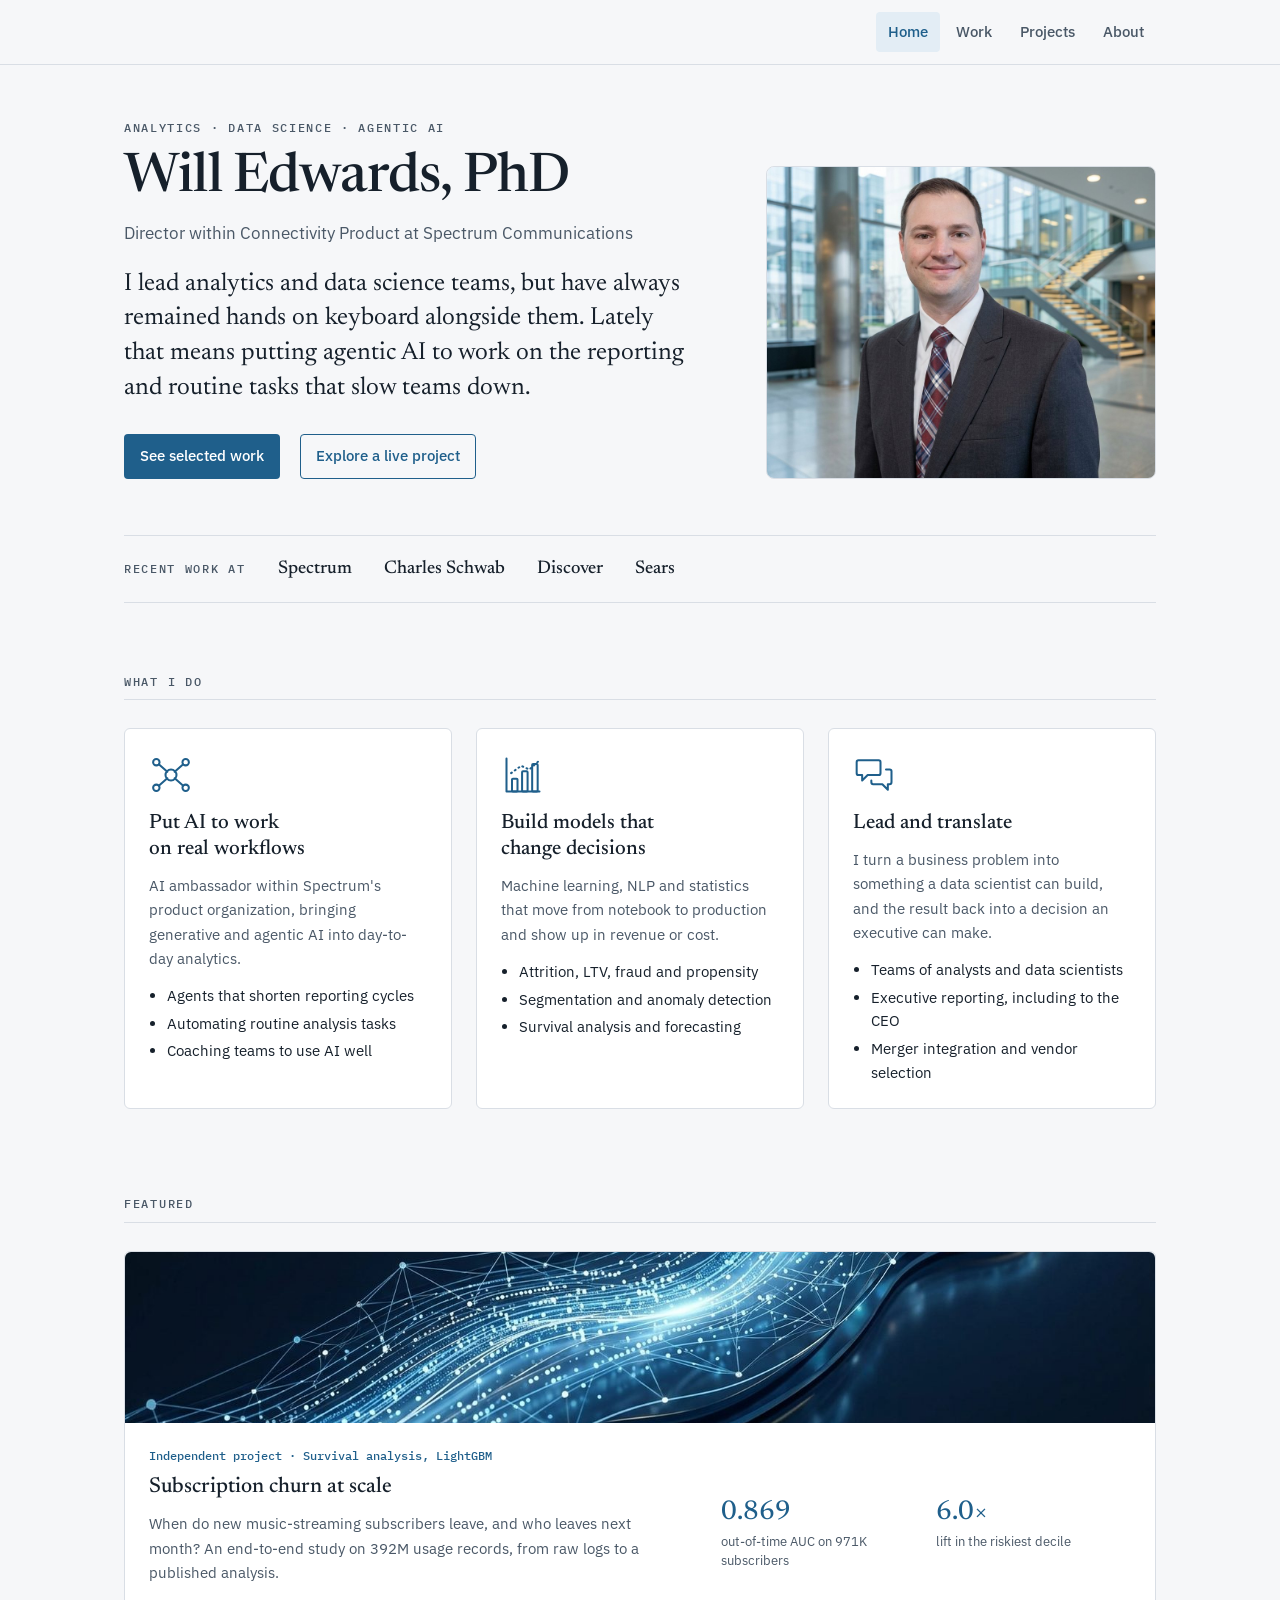
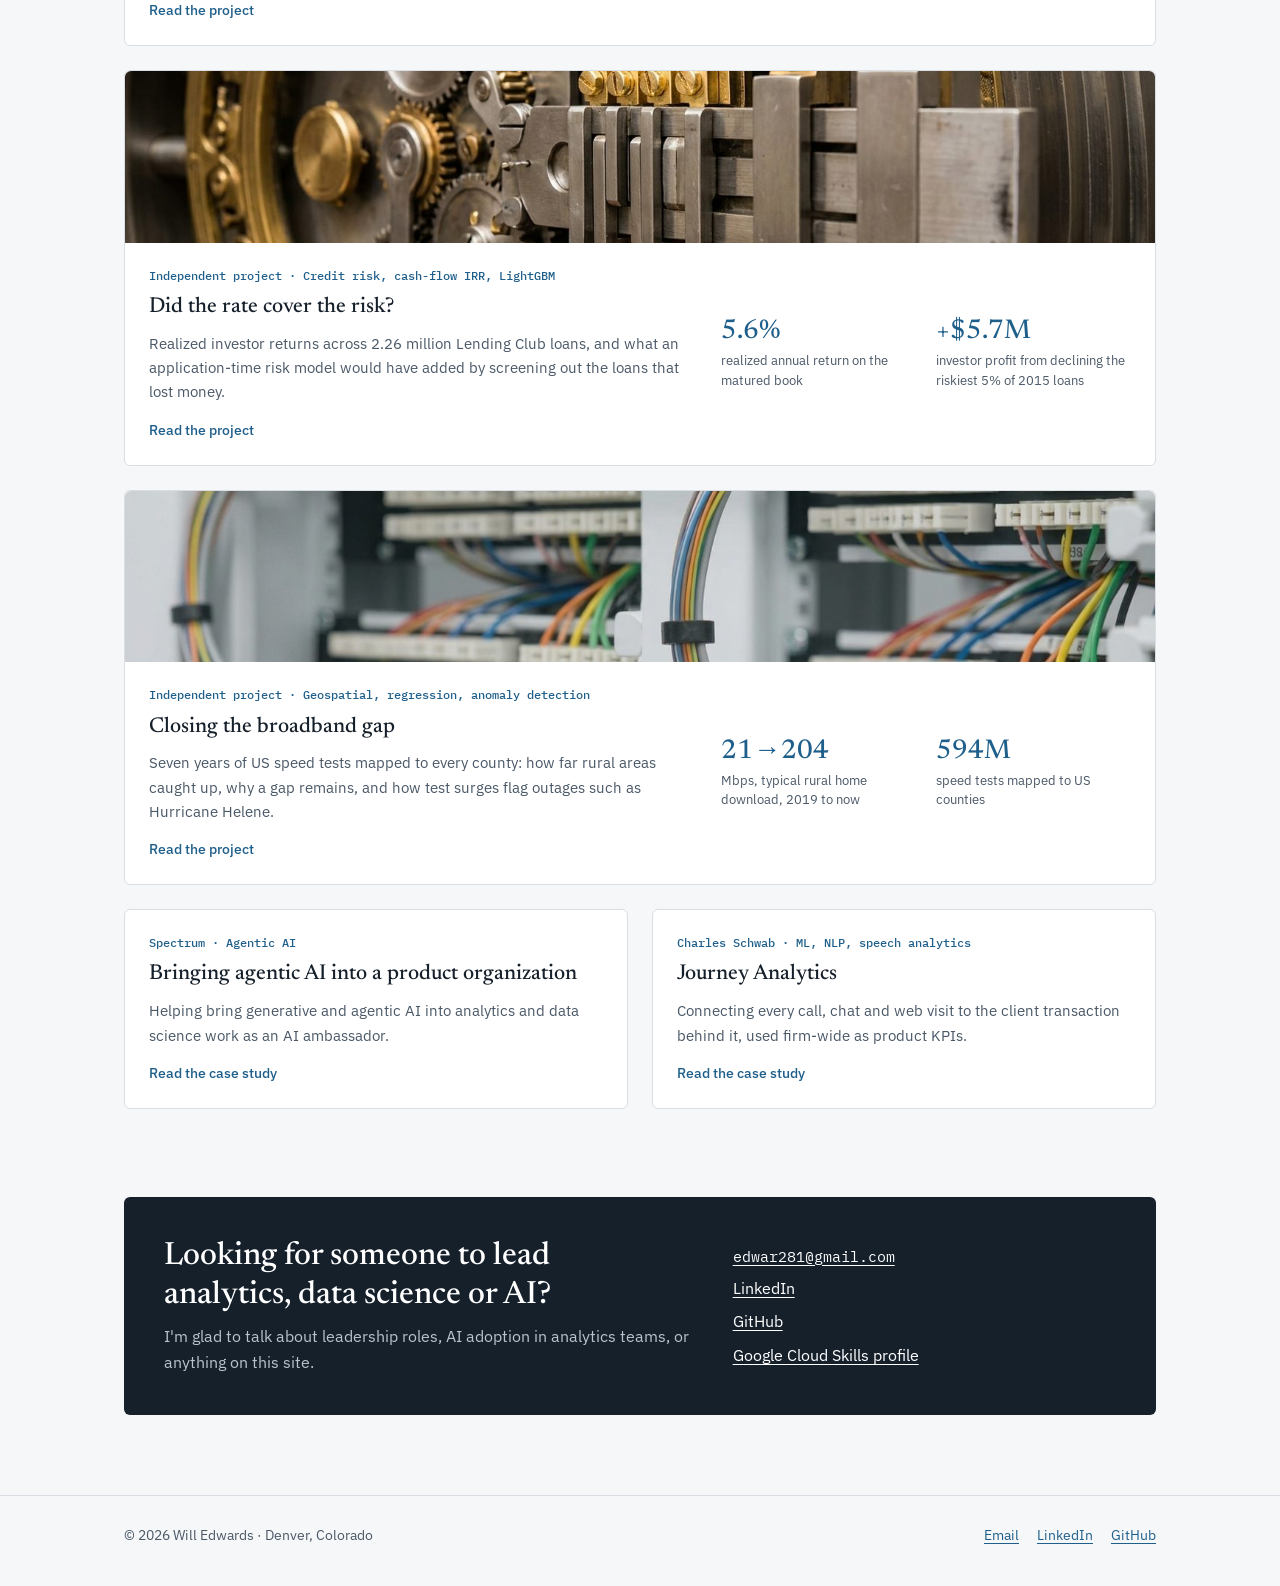
==== index.html @ 4fdac795 "Wrap text beside images in Journey Analytics and merger case studies Co-Authored-By: Claude Sonnet 5" ====
<!doctype html>
<html lang="en">
<head>
<meta charset="utf-8">
<meta name="viewport" content="width=device-width, initial-scale=1">
<title>Will Edwards, PhD | Analytics, Data Science & AI</title>
<meta name="description" content="Will Edwards leads analytics and data science teams and puts agentic AI to work on reporting and routine analysis.">
<meta property="og:title" content="Will Edwards, PhD | Analytics, Data Science & AI">
<meta property="og:description" content="Will Edwards leads analytics and data science teams and puts agentic AI to work on reporting and routine analysis.">
<meta property="og:type" content="website">
<link rel="icon" href="assets/favicon.svg" type="image/svg+xml">
<link rel="preconnect" href="https://fonts.googleapis.com">
<link rel="preconnect" href="https://fonts.gstatic.com" crossorigin>
<link rel="stylesheet" href="https://fonts.googleapis.com/css2?family=Newsreader:opsz,wght@6..72,400;6..72,500&family=IBM+Plex+Sans:wght@400;500;600&family=IBM+Plex+Mono:wght@400;500&display=swap">
<link rel="stylesheet" href="assets/site.css?v=27ed1b46">
</head>
<body>
<a class="skip" href="#main">Skip to content</a>
<header class="site-head">
  <div class="container">
    <span></span>
    <nav aria-label="Main">
      <ul class="nav">
        <li><a href="index.html" aria-current="page">Home</a></li>
        <li><a href="work.html">Work</a></li>
        <li><a href="projects.html">Projects</a></li>
        <li><a href="about.html">About</a></li>
      </ul>
    </nav>
  </div>
</header>
<main id="main" class="container">
<section class="hero">
  <div>
    <p class="eyebrow">Analytics &middot; Data science &middot; Agentic AI</p>
    <h1>Will Edwards, PhD
      <small>Director within Connectivity Product at Spectrum Communications</small>
    </h1>
    <p class="lead">I lead analytics and data science teams, but have always remained hands on keyboard alongside them. Lately that means putting agentic AI to work on the reporting and routine tasks that slow teams down.</p>
    <p class="actions">
      <a class="btn" href="work.html">See selected work</a>
      <a class="btn ghost" href="projects.html">Explore a live project</a>
    </p>
  </div>
  <figure class="portrait"><img src="assets/headshot.jpg" width="960" height="768" alt="Will Edwards"></figure>
</section>

<div class="employers" aria-label="Recent employers">
  <p class="eyebrow">Recent work at</p>
  <span>Spectrum</span><span>Charles Schwab</span><span>Discover</span><span>Sears</span>
</div>

<section aria-labelledby="what-title">
  <h2 class="section-title" id="what-title">What I do</h2>
  <div class="pillars">
    <article class="pillar">
      <svg class="ico" viewBox="0 0 48 48" width="44" height="44" fill="none" stroke="currentColor" stroke-width="2.2" stroke-linecap="round" stroke-linejoin="round" aria-hidden="true"><circle cx="24" cy="24" r="6"/><circle cx="8" cy="10" r="3.5"/><circle cx="40" cy="10" r="3.5"/><circle cx="8" cy="38" r="3.5"/><circle cx="40" cy="38" r="3.5"/><path d="M11 12.5l9 8M37 12.5l-9 8M11 35.5l9-8M37 35.5l-9-8"/></svg>
      <h3>Put AI to work on real workflows</h3>
      <p>AI ambassador within Spectrum's product organization, bringing generative and agentic AI into day-to-day analytics.</p>
      <ul><li>Agents that shorten reporting cycles</li><li>Automating routine analysis tasks</li><li>Coaching teams to use AI well</li></ul>
    </article>
    <article class="pillar">
      <svg class="ico" viewBox="0 0 48 48" width="44" height="44" fill="none" stroke="currentColor" stroke-width="2.2" stroke-linecap="round" stroke-linejoin="round" aria-hidden="true"><path d="M6 6v36h36"/><rect x="12" y="28" width="6" height="14" rx="1"/><rect x="23" y="20" width="6" height="22" rx="1"/><rect x="34" y="12" width="6" height="30" rx="1"/><path d="M11 22l11-8 9 4 11-10" stroke-dasharray="1 4"/></svg>
      <h3>Build models that change decisions</h3>
      <p>Machine learning, NLP and statistics that move from notebook to production and show up in revenue or cost.</p>
      <ul><li>Attrition, LTV, fraud and propensity</li><li>Segmentation and anomaly detection</li><li>Survival analysis and forecasting</li></ul>
    </article>
    <article class="pillar">
      <svg class="ico" viewBox="0 0 48 48" width="44" height="44" fill="none" stroke="currentColor" stroke-width="2.2" stroke-linecap="round" stroke-linejoin="round" aria-hidden="true"><path d="M6 8h22a2 2 0 012 2v12a2 2 0 01-2 2H16l-6 6v-6H6a2 2 0 01-2-2V10a2 2 0 012-2z"/><path d="M20 30v2a2 2 0 002 2h10l6 6v-6h2a2 2 0 002-2V20a2 2 0 00-2-2h-4"/></svg>
      <h3>Lead and translate</h3>
      <p>I turn a business problem into something a data scientist can build, and the result back into a decision an executive can make.</p>
      <ul><li>Teams of analysts and data scientists</li><li>Executive reporting, including to the CEO</li><li>Merger integration and vendor selection</li></ul>
    </article>
  </div>
</section>

<section aria-labelledby="featured-title">
  <h2 class="section-title" id="featured-title">Featured</h2>
  <div class="cards">
    <a class="card feature" href="projects.html#kkbox-churn">
      <img class="card-img" src="assets/proj-kkbox.jpg" width="1400" height="280" alt="">
      <div class="body">
        <span class="meta">Independent project &middot; Survival analysis, LightGBM</span>
        <h3>Subscription churn at scale</h3>
        <p>When do new music-streaming subscribers leave, and who leaves next month? An end-to-end study on 392M usage records, from raw logs to a published analysis.</p>
        <span class="more">Read the project</span>
      </div>
      <dl class="kpis" style="grid-template-columns:repeat(2,minmax(0,1fr))">
        <div><dt>0.869</dt><dd>out-of-time AUC on 971K subscribers</dd></div>
        <div><dt>6.0&times;</dt><dd>lift in the riskiest decile</dd></div>
      </dl>
    </a>
    <a class="card feature" href="projects.html#lending-club-credit">
      <img class="card-img" src="assets/proj-lending.jpg" width="1400" height="280" alt="">
      <div class="body">
        <span class="meta">Independent project &middot; Credit risk, cash-flow IRR, LightGBM</span>
        <h3>Did the rate cover the risk?</h3>
        <p>Realized investor returns across 2.26 million Lending Club loans, and what an application-time risk model would have added by screening out the loans that lost money.</p>
        <span class="more">Read the project</span>
      </div>
      <dl class="kpis" style="grid-template-columns:repeat(2,minmax(0,1fr))">
        <div><dt>5.6%</dt><dd>realized annual return on the matured book</dd></div>
        <div><dt>+$5.7M</dt><dd>investor profit from declining the riskiest 5% of 2015 loans</dd></div>
      </dl>
    </a>
    <a class="card feature" href="projects.html#ookla-broadband">
      <img class="card-img" src="assets/proj-broadband.jpg" width="1400" height="280" alt="">
      <div class="body">
        <span class="meta">Independent project &middot; Geospatial, regression, anomaly detection</span>
        <h3>Closing the broadband gap</h3>
        <p>Seven years of US speed tests mapped to every county: how far rural areas caught up, why a gap remains, and how test surges flag outages such as Hurricane Helene.</p>
        <span class="more">Read the project</span>
      </div>
      <dl class="kpis" style="grid-template-columns:repeat(2,minmax(0,1fr))">
        <div><dt>21&rarr;204</dt><dd>Mbps, typical rural home download, 2019 to now</dd></div>
        <div><dt>594M</dt><dd>speed tests mapped to US counties</dd></div>
      </dl>
    </a>
    <a class="card" href="work.html#ai-transformation">
      <span class="meta">Spectrum &middot; Agentic AI</span>
      <h3>Bringing agentic AI into a product organization</h3>
      <p>Helping bring generative and agentic AI into analytics and data science work as an AI ambassador.</p>
      <span class="more">Read the case study</span>
    </a>
    <a class="card" href="work.html#journey-analytics">
      <span class="meta">Charles Schwab &middot; ML, NLP, speech analytics</span>
      <h3>Journey Analytics</h3>
      <p>Connecting every call, chat and web visit to the client transaction behind it, used firm-wide as product KPIs.</p>
      <span class="more">Read the case study</span>
    </a>
  </div>
</section>

<section class="contact" aria-labelledby="contact-title">
  <div>
    <h2 id="contact-title">Looking for someone to lead analytics, data science or AI?</h2>
    <p>I'm glad to talk about leadership roles, AI adoption in analytics teams, or anything on this site.</p>
  </div>
  <ul>
    <li class="email"><a href="mailto:edwar281@gmail.com">edwar281@gmail.com</a></li>
    <li><a href="https://www.linkedin.com/in/williamaedwards" rel="noopener">LinkedIn</a></li>
    <li><a href="https://github.com/edwar281" rel="noopener">GitHub</a></li>
    <li><a href="https://www.cloudskillsboost.google/public_profiles/9ac31947-fc91-422f-a510-274ea5ed46ab" rel="noopener">Google Cloud Skills profile</a></li>
  </ul>
</section>
</main>
<footer class="site-foot">
  <div class="container">
    <span>&copy; 2026 Will Edwards &middot; Denver, Colorado</span>
    <ul>
      <li><a href="mailto:edwar281@gmail.com">Email</a></li>
      <li><a href="https://www.linkedin.com/in/williamaedwards" rel="noopener">LinkedIn</a></li>
      <li><a href="https://github.com/edwar281" rel="noopener">GitHub</a></li>
    </ul>
  </div>
</footer>
</body>
</html>
---- assets/site.css ----
/* Will Edwards portfolio. Light mode only, shared across every page. */
:root {
  --paper: #f6f7f9;
  --surface: #ffffff;
  --ink: #16202b;
  --ink-soft: #4a5867;
  --rule: #d9dee5;
  --accent: #1f5f8b;
  --accent-ink: #164a6d;
  --accent-soft: #e3edf5;
  --f-display: "Newsreader", Georgia, "Times New Roman", serif;
  --f-body: "IBM Plex Sans", system-ui, -apple-system, "Segoe UI", sans-serif;
  --f-mono: "IBM Plex Mono", ui-monospace, "SFMono-Regular", Menlo, monospace;
  color-scheme: light;
}

* { box-sizing: border-box; }
html { scroll-padding-top: 80px; }
body { margin: 0; background: var(--paper); color: var(--ink); font: 400 16px/1.6 var(--f-body); -webkit-font-smoothing: antialiased; }
img { max-width: 100%; }
a { color: var(--accent); text-underline-offset: 3px; }
a:hover { color: var(--accent-ink); }
a:focus-visible, button:focus-visible { outline: 2px solid var(--accent); outline-offset: 3px; border-radius: 3px; }
p { margin: 0; }
.skip { position: absolute; left: -9999px; }
.skip:focus { left: 16px; top: 12px; background: var(--surface); padding: 8px 12px; z-index: 10; }

.container { max-width: 1080px; margin: 0 auto; padding-inline: 24px; }

/* Site header */
.site-head { position: sticky; top: 0; z-index: 5; background: rgba(246, 247, 249, .92); backdrop-filter: blur(8px); border-bottom: 1px solid var(--rule); }
.site-head .container { display: flex; align-items: center; justify-content: space-between; gap: 16px; min-height: 64px; flex-wrap: wrap; }
.brand { font: 500 1.25rem/1 var(--f-display); color: var(--ink); text-decoration: none; letter-spacing: -0.005em; }
.nav { display: flex; gap: 4px; list-style: none; margin: 0; padding: 0; flex-wrap: wrap; }
.nav a { display: block; padding: 8px 12px; border-radius: 4px; color: var(--ink-soft); text-decoration: none; font-size: 0.93rem; font-weight: 500; }
.nav a:hover { color: var(--ink); background: var(--accent-soft); }
.nav a[aria-current="page"] { color: var(--accent); background: var(--accent-soft); }

/* Shared type */
main { padding-block: 56px 80px; }
main > section + section { margin-top: 88px; }
.eyebrow { font: 500 0.75rem/1.2 var(--f-mono); text-transform: uppercase; letter-spacing: 0.14em; color: var(--ink-soft); margin: 0 0 14px; }
h1, h2, h3 { margin: 0; font-weight: 500; text-wrap: balance; }
h1 { font: 500 clamp(2.2rem, 5vw, 3.4rem)/1.08 var(--f-display); letter-spacing: -0.015em; }
.section-title { font: 500 0.78rem/1 var(--f-mono); text-transform: uppercase; letter-spacing: 0.14em; color: var(--ink-soft); margin: 0 0 28px; padding-bottom: 12px; border-bottom: 1px solid var(--rule); }
.lead { font: 400 clamp(1.25rem, 2.4vw, 1.55rem)/1.4 var(--f-display); max-width: 40ch; }
.muted { color: var(--ink-soft); }
.measure { max-width: 64ch; }

.page-intro { display: grid; gap: 18px; margin-bottom: 64px; }
.page-intro p { max-width: 64ch; color: var(--ink-soft); font-size: 1.08rem; }

/* Home hero */
.hero { display: grid; grid-template-columns: minmax(0, 1.5fr) minmax(0, 1fr); gap: 56px; align-items: end; }
.hero h1 { margin-bottom: 22px; }
.hero h1 small { display: block; font: 400 1.05rem/1.4 var(--f-body); color: var(--ink-soft); margin-top: 14px; letter-spacing: 0; }
.hero .lead { margin-bottom: 28px; }
.portrait { margin: 0; justify-self: end; width: 100%; max-width: 440px; }
.banner { margin: -48px 0 40px; }
.banner img { display: block; width: 100%; height: auto; aspect-ratio: 5 / 1; object-fit: cover; border-radius: 8px; }
.portrait img { display: block; width: 100%; height: auto; border-radius: 8px; border: 1px solid var(--rule); }
.actions { display: flex; flex-wrap: wrap; align-items: center; gap: 12px 20px; margin: 0; }
.btn { display: inline-block; background: var(--accent); color: #fff; text-decoration: none; font-weight: 500; font-size: 0.94rem; padding: 10px 16px; border-radius: 4px; }
.btn:hover { background: var(--accent-ink); color: #fff; }
.btn.ghost { background: transparent; color: var(--accent); border: 1px solid var(--accent); padding: 9px 15px; }
.btn.ghost:hover { background: var(--accent-soft); color: var(--accent-ink); }

.figures { display: grid; gap: 0; margin: 0; background: var(--surface); border: 1px solid var(--rule); border-radius: 6px; }
.figures div { display: grid; gap: 2px; padding: 16px 20px; }
.figures div + div { border-top: 1px solid var(--rule); }
.figures dt { font: 500 1.7rem/1.1 var(--f-display); color: var(--accent); font-variant-numeric: tabular-nums; }
.figures dd { margin: 0; font-size: 0.87rem; color: var(--ink-soft); line-height: 1.45; }

.employers { display: flex; flex-wrap: wrap; gap: 10px 32px; align-items: baseline; padding: 22px 0; border-block: 1px solid var(--rule); margin-top: 56px; }
.employers .eyebrow { margin: 0; }
.employers + section { margin-top: 72px; }
.employers span { font: 500 1.15rem/1.2 var(--f-display); }

/* Capability pillars */
.pillars { display: grid; grid-template-columns: repeat(3, minmax(0, 1fr)); gap: 24px; }
.pillar { background: var(--surface); border: 1px solid var(--rule); border-radius: 6px; padding: 24px; display: grid; gap: 10px; align-content: start; }
.pillar .ico { color: var(--accent); margin-bottom: 4px; }
.pillar .num { font: 500 0.75rem/1 var(--f-mono); color: var(--accent); letter-spacing: 0.1em; }
.pillar h3 { font: 500 1.3rem/1.25 var(--f-display); }
.pillar p { font-size: 0.95rem; color: var(--ink-soft); }
.pillar ul { margin: 4px 0 0; padding-left: 18px; font-size: 0.92rem; display: grid; gap: 4px; }

/* Cards linking to work */
.cards { display: grid; grid-template-columns: repeat(2, minmax(0, 1fr)); gap: 24px; }
.card { display: grid; gap: 10px; align-content: start; background: var(--surface); border: 1px solid var(--rule); border-radius: 6px; padding: 24px; color: var(--ink); text-decoration: none; transition: border-color .15s; }
.card:hover { border-color: var(--accent); color: var(--ink); }
.card .meta { font: 500 0.76rem/1.4 var(--f-mono); color: var(--accent); }
.card h3 { font: 500 1.35rem/1.25 var(--f-display); }
.card p { font-size: 0.95rem; color: var(--ink-soft); }
.card .more { font-size: 0.9rem; font-weight: 500; color: var(--accent); margin-top: 4px; }
.card.feature { grid-column: 1 / -1; grid-template-columns: minmax(0, 1.3fr) minmax(0, 1fr); gap: 24px 40px; align-items: center; }
.card-img { grid-column: 1 / -1; display: block; width: calc(100% + 48px); max-width: none; margin: -24px -24px 0; height: auto; aspect-ratio: 6 / 1; object-fit: cover; border-radius: 6px 6px 0 0; }
.card.feature .body { display: grid; gap: 10px; }

/* Career thread */
.thread { background: var(--surface); border: 1px solid var(--rule); border-radius: 6px; padding: 28px; display: grid; gap: 18px; }
.thread h3 { font: 500 1.4rem/1.25 var(--f-display); }
.thread > p { color: var(--ink-soft); max-width: 64ch; }
.steps { list-style: none; margin: 8px 0 0; padding: 0; display: grid; grid-template-columns: repeat(4, minmax(0, 1fr)); position: relative; }
.steps::before { content: ""; position: absolute; left: 7px; right: 7px; top: 7px; height: 2px; background: var(--rule); }
.steps li { position: relative; padding: 28px 16px 0 0; display: grid; gap: 4px; min-width: 0; align-content: start; }
.steps li::before { content: ""; position: absolute; top: 0; left: 0; width: 16px; height: 16px; border-radius: 50%; background: var(--surface); border: 2px solid var(--accent); }
.steps li:last-child::before { background: var(--accent); }
.steps .yr { font: 500 0.78rem/1 var(--f-mono); color: var(--accent); }
.steps strong { font-weight: 600; font-size: 0.95rem; line-height: 1.3; }
.steps span { font-size: 0.86rem; color: var(--ink-soft); line-height: 1.45; }

/* Case studies */
.cases { display: grid; gap: 72px; }
.case { display: grid; gap: 18px; }
.case header { display: grid; gap: 8px; }
.case .meta { font: 500 0.78rem/1.4 var(--f-mono); color: var(--accent); }
.case h2, .case h3 { font: 500 clamp(1.6rem, 3vw, 2rem)/1.2 var(--f-display); letter-spacing: -0.005em; }
.diagram { margin: 4px 0; display: grid; gap: 8px; }
.diagram img { display: block; width: 100%; height: auto; border: 1px solid var(--rule); border-radius: 6px; background: #fff; }
.diagram figcaption { font-size: 0.85rem; color: var(--ink-soft); }
.case .lede { font-size: 1.08rem; max-width: 64ch; }
.case.has-fig { grid-template-columns: minmax(0, 1.15fr) minmax(0, 1fr); column-gap: 36px; grid-template-areas: "head head" "fig lede" "fig pao" "tags tags"; align-items: start; }
.case.has-fig > header { grid-area: head; }
.case.has-fig > .diagram { grid-area: fig; margin: 0; }
.case.has-fig > .lede { grid-area: lede; }
.case.has-fig > .pao { grid-area: pao; grid-template-columns: minmax(0, 1fr); gap: 16px; padding-top: 0; border-top: 0; }
.case.has-fig > .tags { grid-area: tags; }
.pao { display: grid; grid-template-columns: repeat(3, minmax(0, 1fr)); gap: 28px; margin: 0; padding-top: 18px; border-top: 1px solid var(--rule); }
.pao div { min-width: 0; }
.pao dt { font: 500 0.72rem/1 var(--f-mono); text-transform: uppercase; letter-spacing: 0.12em; color: var(--ink-soft); margin-bottom: 10px; }
.pao dd { margin: 0; font-size: 0.95rem; line-height: 1.6; }
.pao ul { margin: 0; padding-left: 18px; display: grid; gap: 4px; }
.tags { display: flex; flex-wrap: wrap; gap: 6px; margin: 0; padding: 0; list-style: none; }
.tags li { font: 400 0.76rem/1 var(--f-mono); border: 1px solid var(--rule); background: var(--surface); color: var(--ink-soft); padding: 6px 8px; border-radius: 3px; }

.case-img { display: block; width: calc(100% + 64px); max-width: none; margin: -32px -32px 4px; height: auto; aspect-ratio: 5 / 1; object-fit: cover; border-radius: 6px 6px 0 0; }
.panel { background: var(--surface); border: 1px solid var(--rule); border-radius: 6px; padding: 32px; }
.kpis { display: grid; grid-template-columns: repeat(4, minmax(0, 1fr)); gap: 20px; margin: 0; }
.kpis div { display: grid; gap: 4px; align-content: start; min-width: 0; }
.kpis dt { font: 500 1.7rem/1.1 var(--f-display); color: var(--accent); font-variant-numeric: tabular-nums; }
.kpis dd { margin: 0; font-size: 0.84rem; line-height: 1.45; color: var(--ink-soft); }

.next { border: 1px dashed var(--rule); border-radius: 6px; padding: 24px; color: var(--ink-soft); display: grid; gap: 6px; }
.next strong { color: var(--ink); font-weight: 600; }

/* About */
.about-grid { display: grid; grid-template-columns: minmax(0, 1.4fr) minmax(0, 1fr); gap: 56px; }
.about-grid .prose { display: grid; gap: 16px; font-size: 1.04rem; }
.about-grid .prose p:not(.lead) { color: var(--ink-soft); }
.facts { display: grid; gap: 18px; align-content: start; }
.facts h3 { font: 500 0.75rem/1 var(--f-mono); text-transform: uppercase; letter-spacing: 0.12em; color: var(--ink-soft); margin-bottom: 8px; }
.facts ul { list-style: none; margin: 0; padding: 0; display: grid; gap: 6px; }

.roles { list-style: none; margin: 0; padding: 0; display: grid; }
.roles li { display: grid; grid-template-columns: 170px minmax(0, 1fr); gap: 24px; padding: 18px 0; border-bottom: 1px solid var(--rule); }
.roles .when { font: 400 0.84rem/1.6 var(--f-mono); color: var(--ink-soft); font-variant-numeric: tabular-nums; }
.roles strong { font-weight: 600; }
.roles .org { display: block; color: var(--accent); font-size: 0.93rem; font-weight: 500; }
.roles p { color: var(--ink-soft); font-size: 0.93rem; margin-top: 6px; max-width: 70ch; }

.kit { display: grid; grid-template-columns: repeat(2, minmax(0, 1fr)); gap: 28px 40px; }
.kit h3 { font: 600 0.95rem/1.3 var(--f-body); margin: 0 0 10px; }

.edu { display: grid; grid-template-columns: repeat(2, minmax(0, 1fr)); gap: 28px 40px; }
.edu p + p { margin-top: 12px; }
.pub { font-family: var(--f-display); font-style: italic; font-size: 1.1rem; }

/* Contact band and footer */
.contact { background: var(--ink); color: #e9eef3; border-radius: 6px; padding: 40px; display: grid; grid-template-columns: minmax(0, 1.4fr) minmax(0, 1fr); gap: 32px; align-items: center; }
.contact h2 { font: 500 clamp(1.5rem, 3vw, 2rem)/1.2 var(--f-display); color: #fff; }
.contact p { color: #b8c3cf; margin-top: 10px; }
.contact ul { list-style: none; margin: 0; padding: 0; display: grid; gap: 8px; }
.contact a { color: #fff; }
.contact .email { font-family: var(--f-mono); font-size: 0.95rem; user-select: all; }

.site-foot { border-top: 1px solid var(--rule); padding-block: 28px 40px; font-size: 0.86rem; color: var(--ink-soft); }
.site-foot .container { display: flex; justify-content: space-between; gap: 12px 24px; flex-wrap: wrap; }
.site-foot ul { display: flex; gap: 18px; list-style: none; margin: 0; padding: 0; flex-wrap: wrap; }

@media (max-width: 900px) {
  .hero, .about-grid, .contact, .card.feature { grid-template-columns: minmax(0, 1fr); gap: 32px; }
  .portrait { justify-self: start; max-width: 440px; }
  .pillars { grid-template-columns: minmax(0, 1fr); }
  .kpis { grid-template-columns: repeat(2, minmax(0, 1fr)); }
  .figures { grid-template-columns: repeat(2, minmax(0, 1fr)); }
  .figures div + div { border-top: 0; }
  .figures div:nth-child(n+3) { border-top: 1px solid var(--rule); }
  .figures div:nth-child(even) { border-left: 1px solid var(--rule); }
}
@media (max-width: 680px) {
  .container { padding-inline: 16px; }
  main { padding-block: 36px 56px; }
  main > section + section { margin-top: 64px; }
  .site-head .container { padding-block: 10px; }
  .nav a { padding: 6px 9px; }
  .cards, .pao, .kit, .edu { grid-template-columns: minmax(0, 1fr); gap: 20px; }
  .steps { grid-template-columns: minmax(0, 1fr); }
  .steps::before { left: 7px; right: auto; top: 7px; bottom: 7px; width: 2px; height: auto; }
  .steps li { padding: 0 0 20px 32px; }
  .roles li { grid-template-columns: minmax(0, 1fr); gap: 2px; }
  .panel, .thread, .contact { padding: 22px; }
  .case-img { width: calc(100% + 44px); margin: -22px -22px 4px; aspect-ratio: 3 / 1; }
  .card-img { aspect-ratio: 3 / 1; }
  .figures { grid-template-columns: minmax(0, 1fr); }
  .figures div:nth-child(even) { border-left: 0; }
  .figures div + div { border-top: 1px solid var(--rule); }
}
@media (max-width: 900px) {
  .case.has-fig { grid-template-columns: minmax(0, 1fr); grid-template-areas: "head" "lede" "fig" "pao" "tags"; }
  .case.has-fig > .pao { gap: 20px; }
}
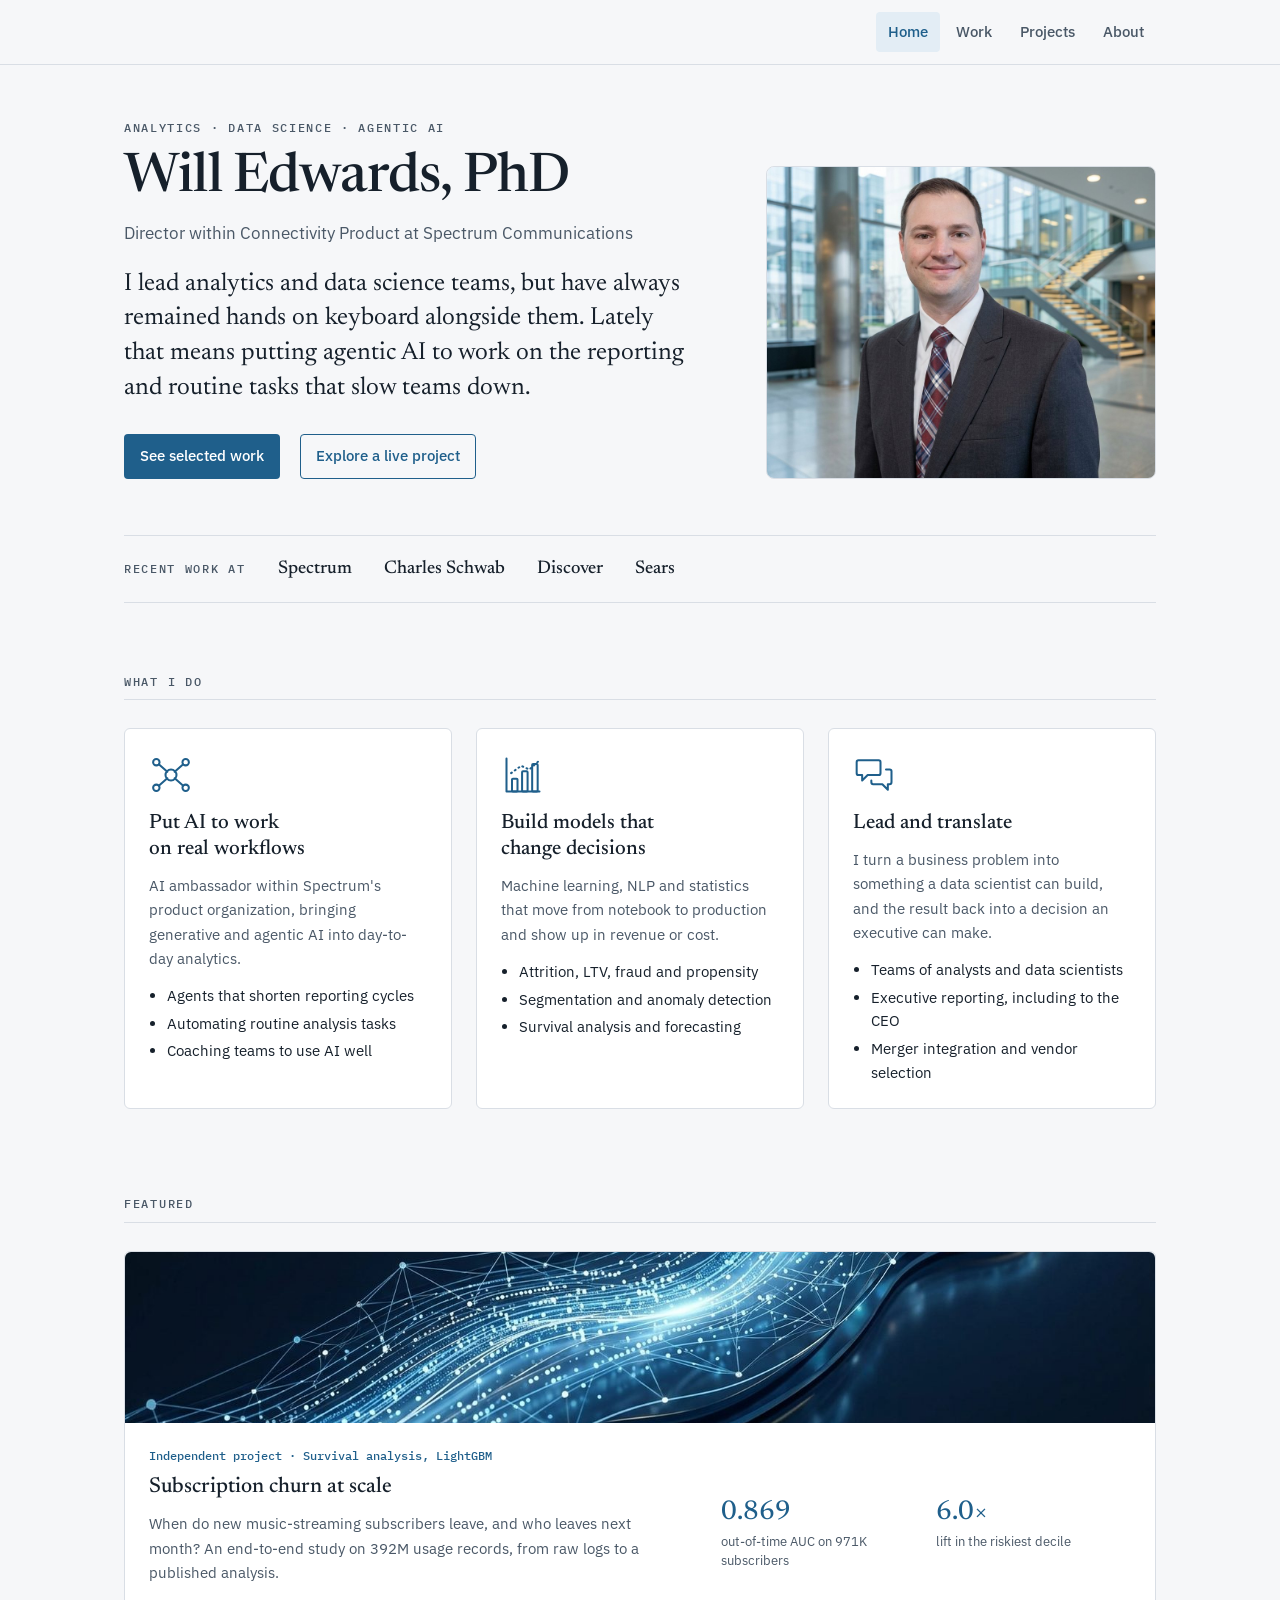
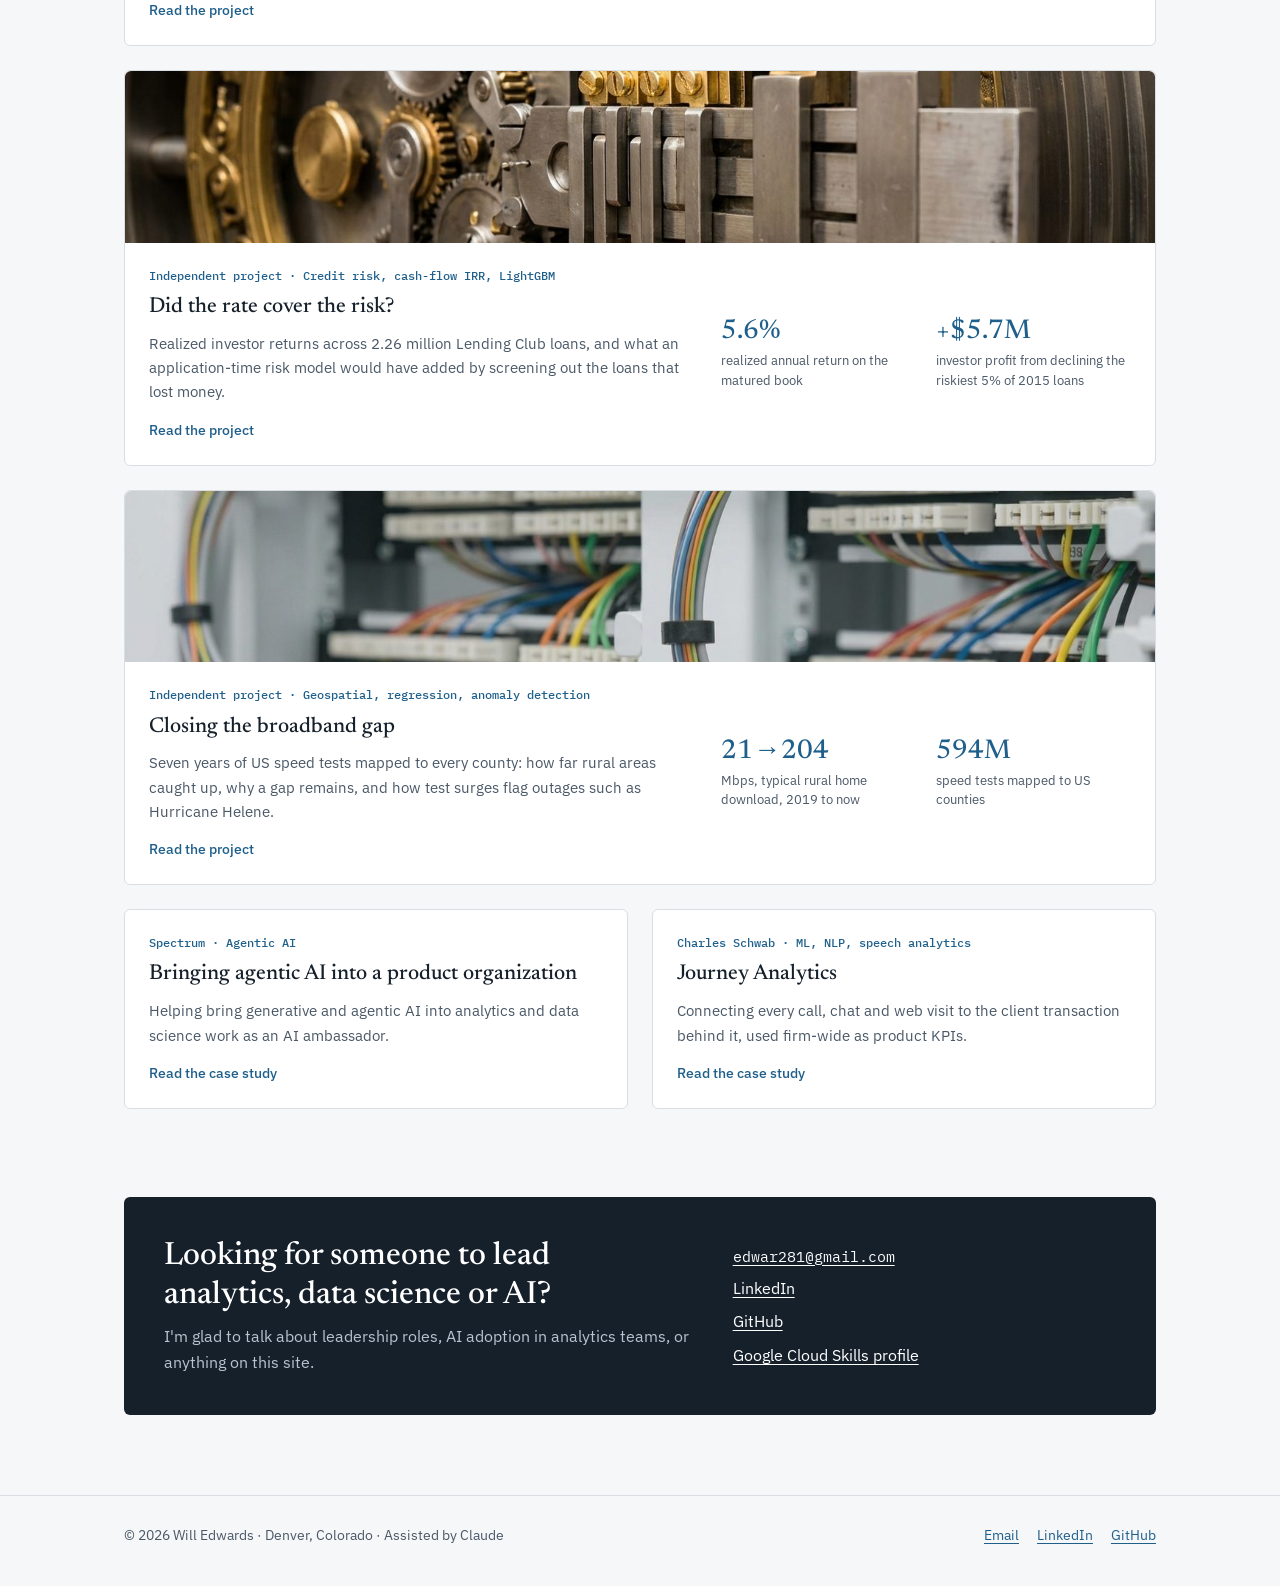
==== commit 4dfe3f60: "Restore Assisted by Claude credit in site footer Co-Authored-By: Claude Sonnet 5.5 <noreply@anthropi" ====
--- a/index.html
+++ b/index.html
@@ -12,7 +12,7 @@
 <link rel="preconnect" href="https://fonts.googleapis.com">
 <link rel="preconnect" href="https://fonts.gstatic.com" crossorigin>
 <link rel="stylesheet" href="https://fonts.googleapis.com/css2?family=Newsreader:opsz,wght@6..72,400;6..72,500&family=IBM+Plex+Sans:wght@400;500;600&family=IBM+Plex+Mono:wght@400;500&display=swap">
-<link rel="stylesheet" href="assets/site.css?v=27ed1b46">
+<link rel="stylesheet" href="assets/site.css?v=c409feef">
 </head>
 <body>
 <a class="skip" href="#main">Skip to content</a>
@@ -146,7 +146,7 @@
 </main>
 <footer class="site-foot">
   <div class="container">
-    <span>&copy; 2026 Will Edwards &middot; Denver, Colorado</span>
+    <span>&copy; 2026 Will Edwards &middot; Denver, Colorado &middot; Assisted by Claude</span>
     <ul>
       <li><a href="mailto:edwar281@gmail.com">Email</a></li>
       <li><a href="https://www.linkedin.com/in/williamaedwards" rel="noopener">LinkedIn</a></li>
--- a/assets/site.css
+++ b/assets/site.css
@@ -120,12 +120,13 @@
 .diagram img { display: block; width: 100%; height: auto; border: 1px solid var(--rule); border-radius: 6px; background: #fff; }
 .diagram figcaption { font-size: 0.85rem; color: var(--ink-soft); }
 .case .lede { font-size: 1.08rem; max-width: 64ch; }
-.case.has-fig { grid-template-columns: minmax(0, 1.15fr) minmax(0, 1fr); column-gap: 36px; grid-template-areas: "head head" "fig lede" "fig pao" "tags tags"; align-items: start; }
+.case.has-fig { grid-template-columns: minmax(0, 1.15fr) minmax(0, 1fr); column-gap: 36px; grid-template-areas: "head head" "col lede" "col pao"; align-items: start; }
 .case.has-fig > header { grid-area: head; }
-.case.has-fig > .diagram { grid-area: fig; margin: 0; }
+.case.has-fig > .fig-col { grid-area: col; display: grid; gap: 14px; align-content: start; }
+.case.has-fig .diagram { margin: 0; }
 .case.has-fig > .lede { grid-area: lede; }
 .case.has-fig > .pao { grid-area: pao; grid-template-columns: minmax(0, 1fr); gap: 16px; padding-top: 0; border-top: 0; }
-.case.has-fig > .tags { grid-area: tags; }
+.case.has-fig .tags { margin: 0; }
 .pao { display: grid; grid-template-columns: repeat(3, minmax(0, 1fr)); gap: 28px; margin: 0; padding-top: 18px; border-top: 1px solid var(--rule); }
 .pao div { min-width: 0; }
 .pao dt { font: 500 0.72rem/1 var(--f-mono); text-transform: uppercase; letter-spacing: 0.12em; color: var(--ink-soft); margin-bottom: 10px; }
@@ -208,5 +209,16 @@
 }
 @media (max-width: 900px) {
   .case.has-fig { grid-template-columns: minmax(0, 1fr); grid-template-areas: "head" "lede" "fig" "pao" "tags"; }
+  .case.has-fig > .fig-col { display: contents; }
+  .case.has-fig .diagram { grid-area: fig; }
+  .case.has-fig .tags { grid-area: tags; }
   .case.has-fig > .pao { gap: 20px; }
 }
+.thread-row { display: grid; grid-template-columns: minmax(0, 1.15fr) minmax(0, 1fr); gap: 36px; align-items: start; }
+.thread-row p { color: var(--ink-soft); max-width: 64ch; font-size: 1.08rem; }
+.thread-img { display: block; width: 100%; height: auto; border: 1px solid var(--rule); border-radius: 6px; }
+@media (max-width: 900px) { .thread-row { grid-template-columns: minmax(0, 1fr); gap: 16px; } }
+main > .page-intro.tight { margin-bottom: 0; }
+main > .page-intro.tight + section { margin-top: 36px; }
+.family { margin: 0 0 24px; }
+.family img { display: block; width: 100%; height: auto; border-radius: 8px; border: 1px solid var(--rule); }
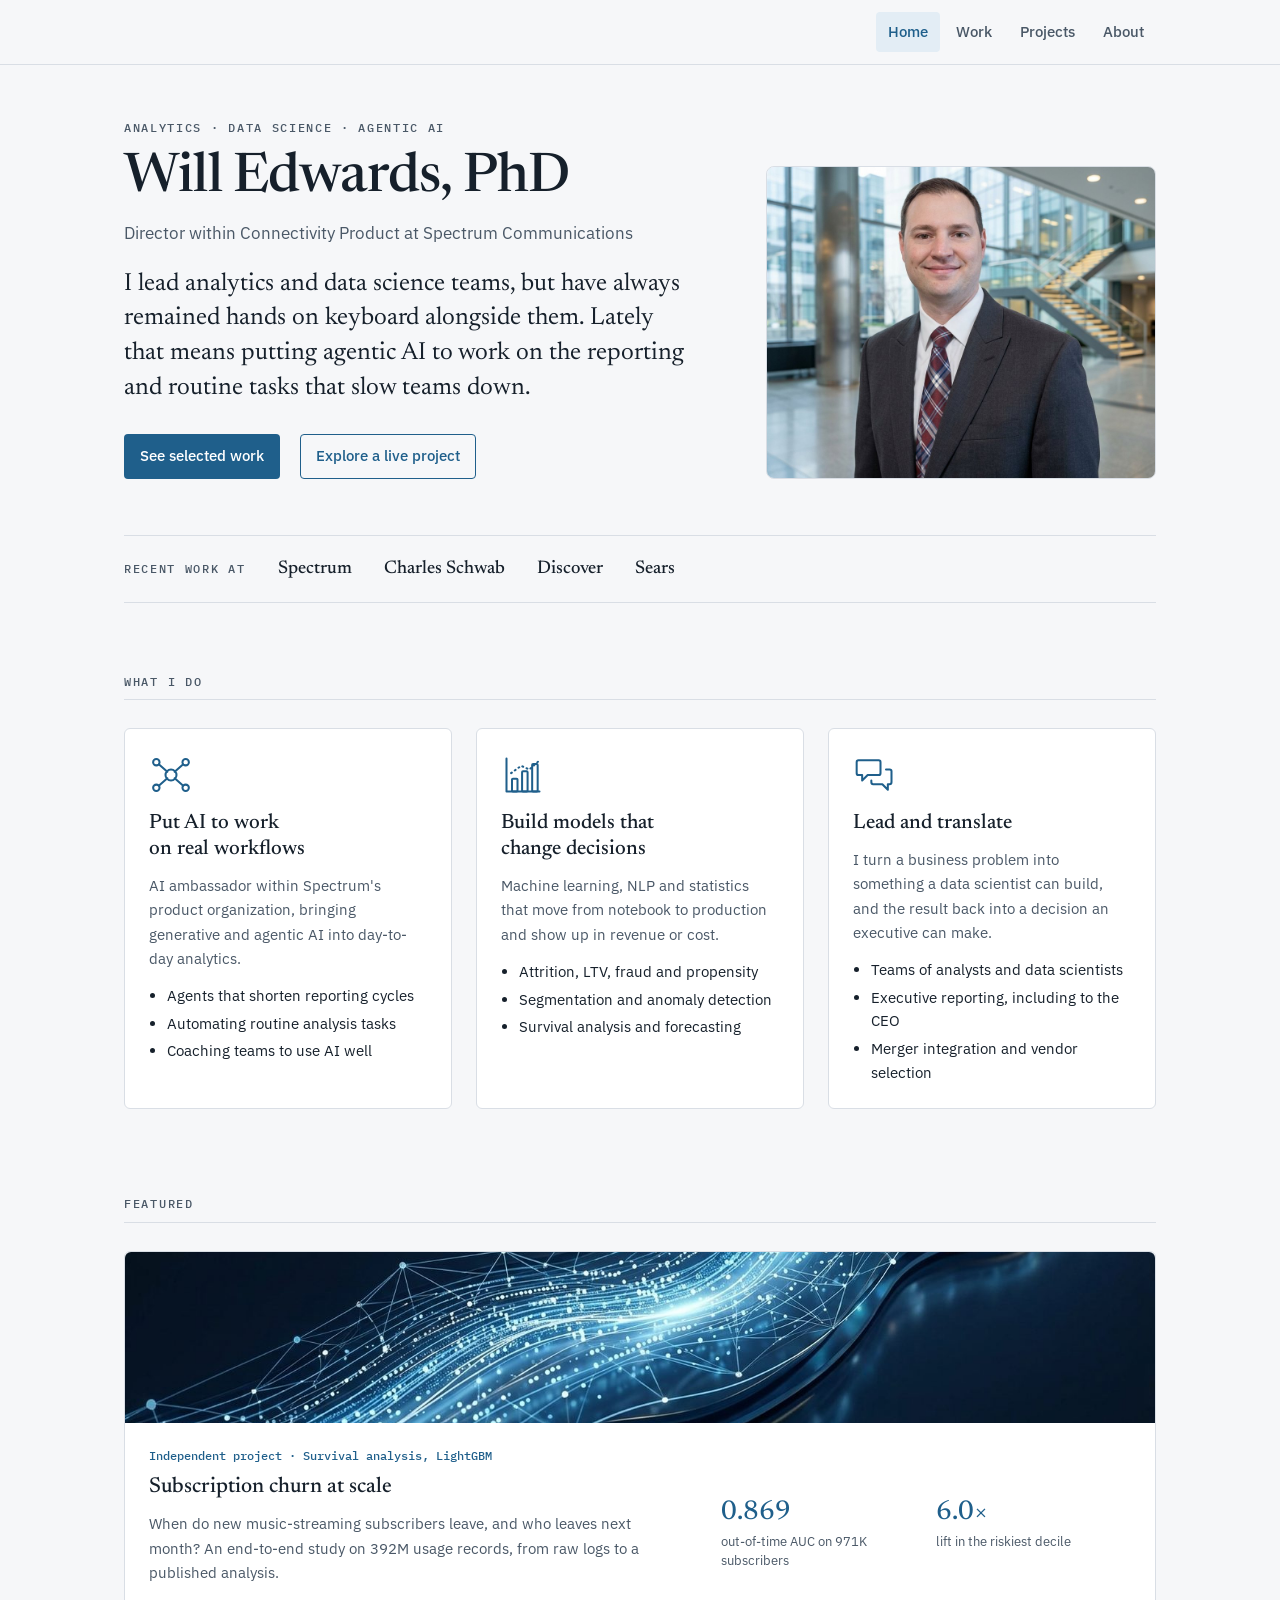
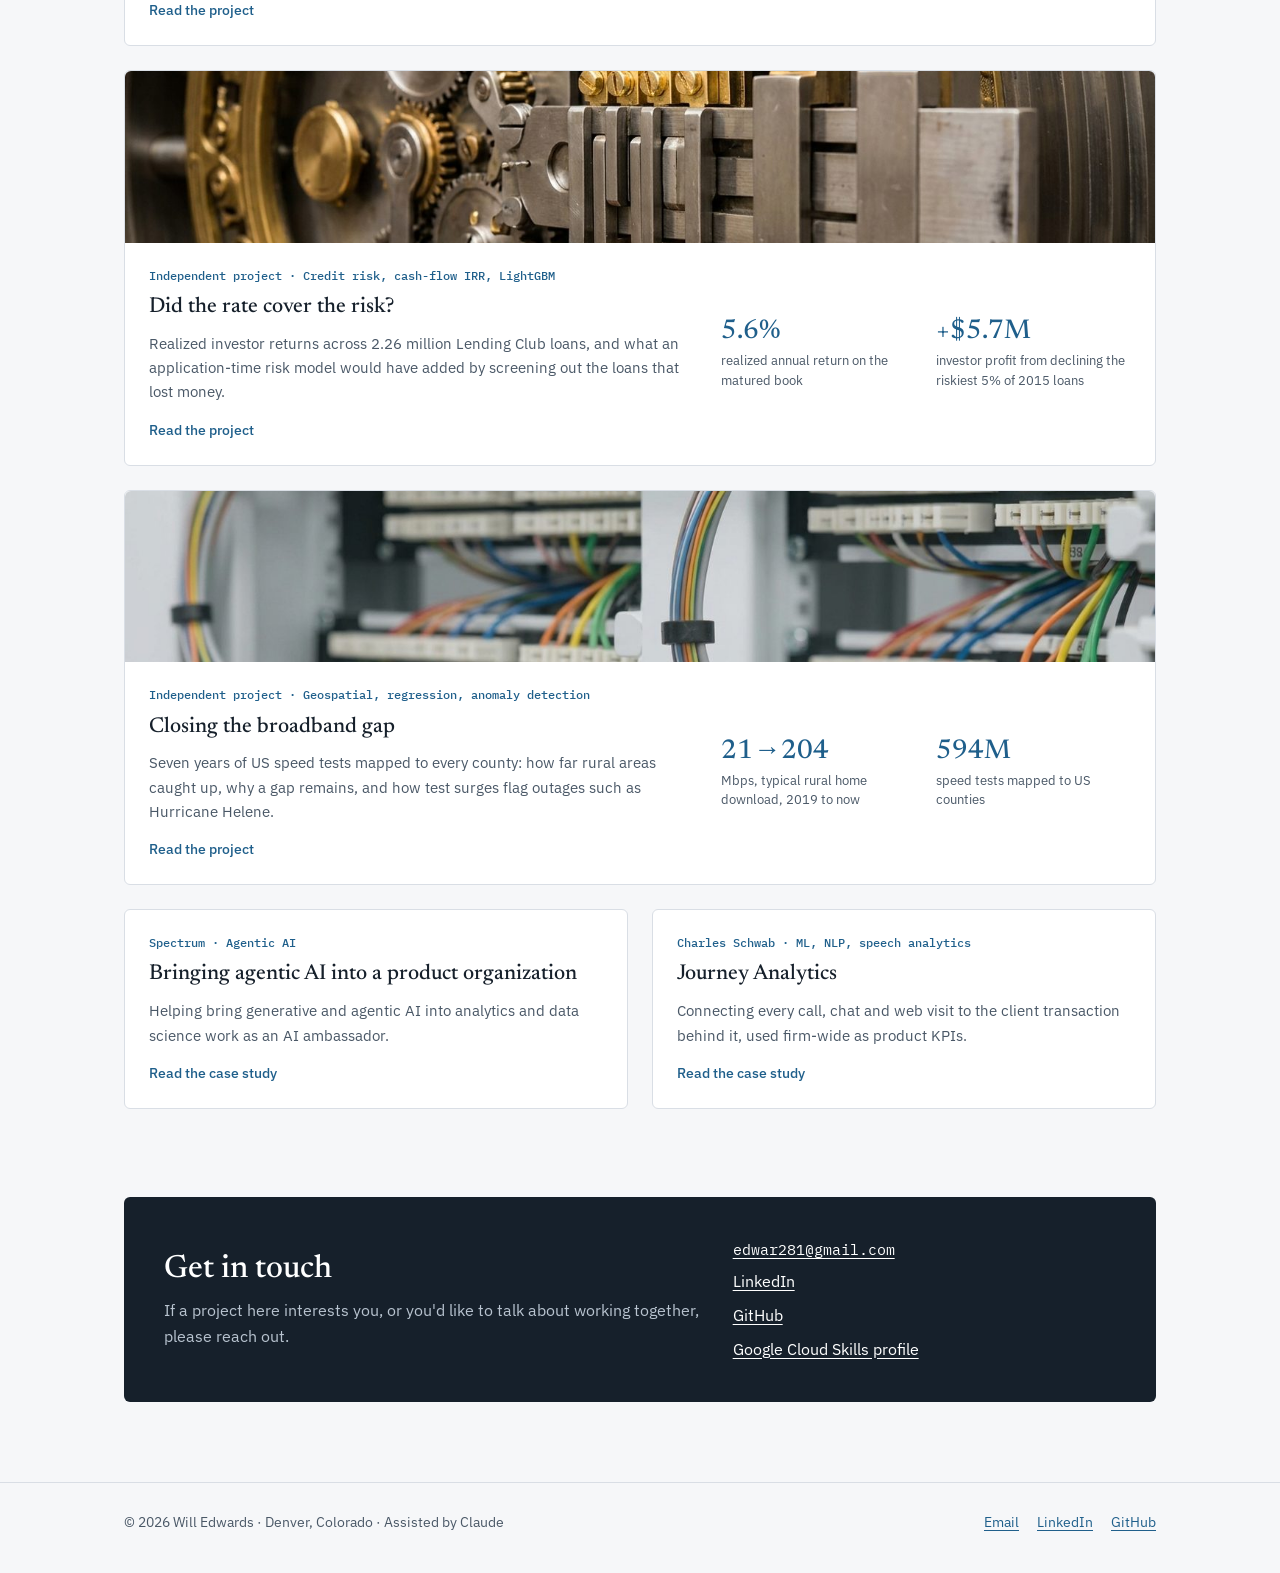
==== commit 884eb90f: "Soften contact box wording Co-Authored-By: Claude Sonnet 5.5 <noreply@anthropic.com> Claude-Session:" ====
--- a/index.html
+++ b/index.html
@@ -133,8 +133,8 @@
 
 <section class="contact" aria-labelledby="contact-title">
   <div>
-    <h2 id="contact-title">Looking for someone to lead analytics, data science or AI?</h2>
-    <p>I'm glad to talk about leadership roles, AI adoption in analytics teams, or anything on this site.</p>
+    <h2 id="contact-title">Get in touch</h2>
+    <p>If a project here interests you, or you'd like to talk about working together, please reach out.</p>
   </div>
   <ul>
     <li class="email"><a href="mailto:edwar281@gmail.com">edwar281@gmail.com</a></li>
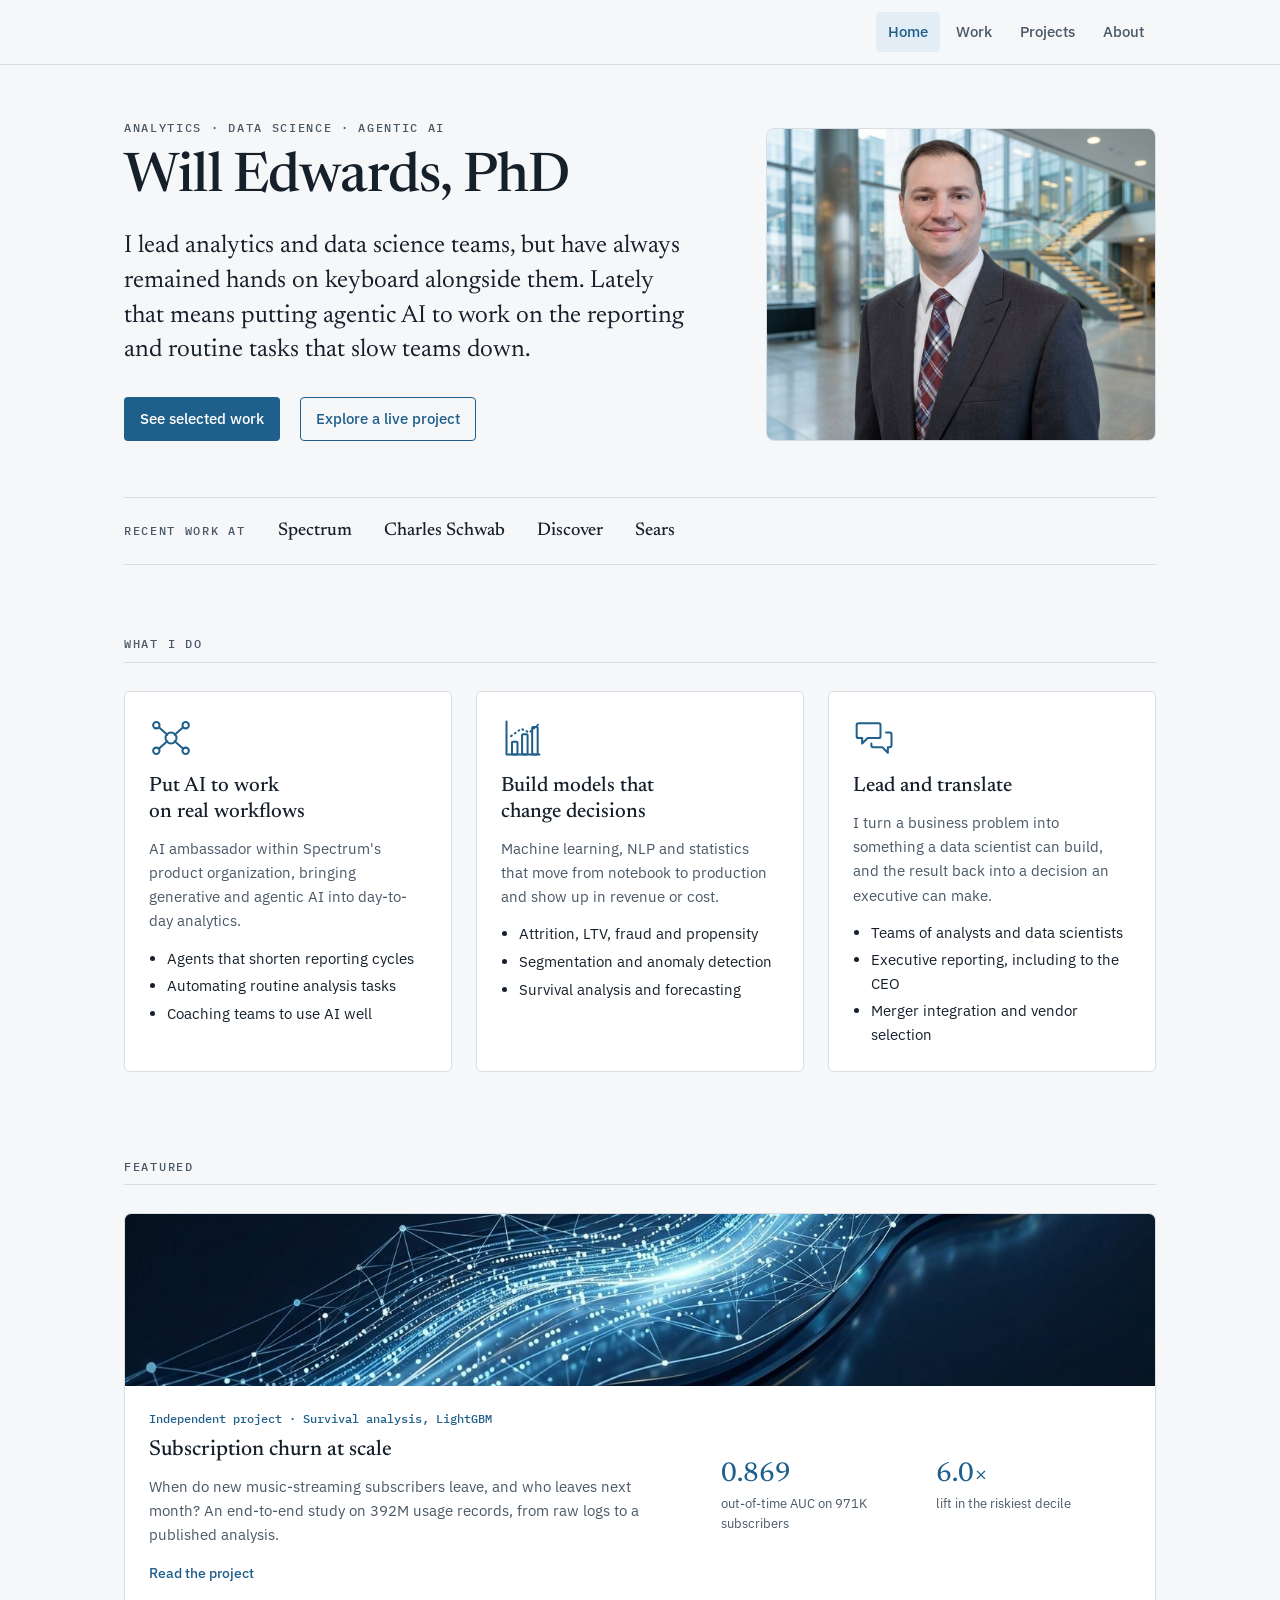
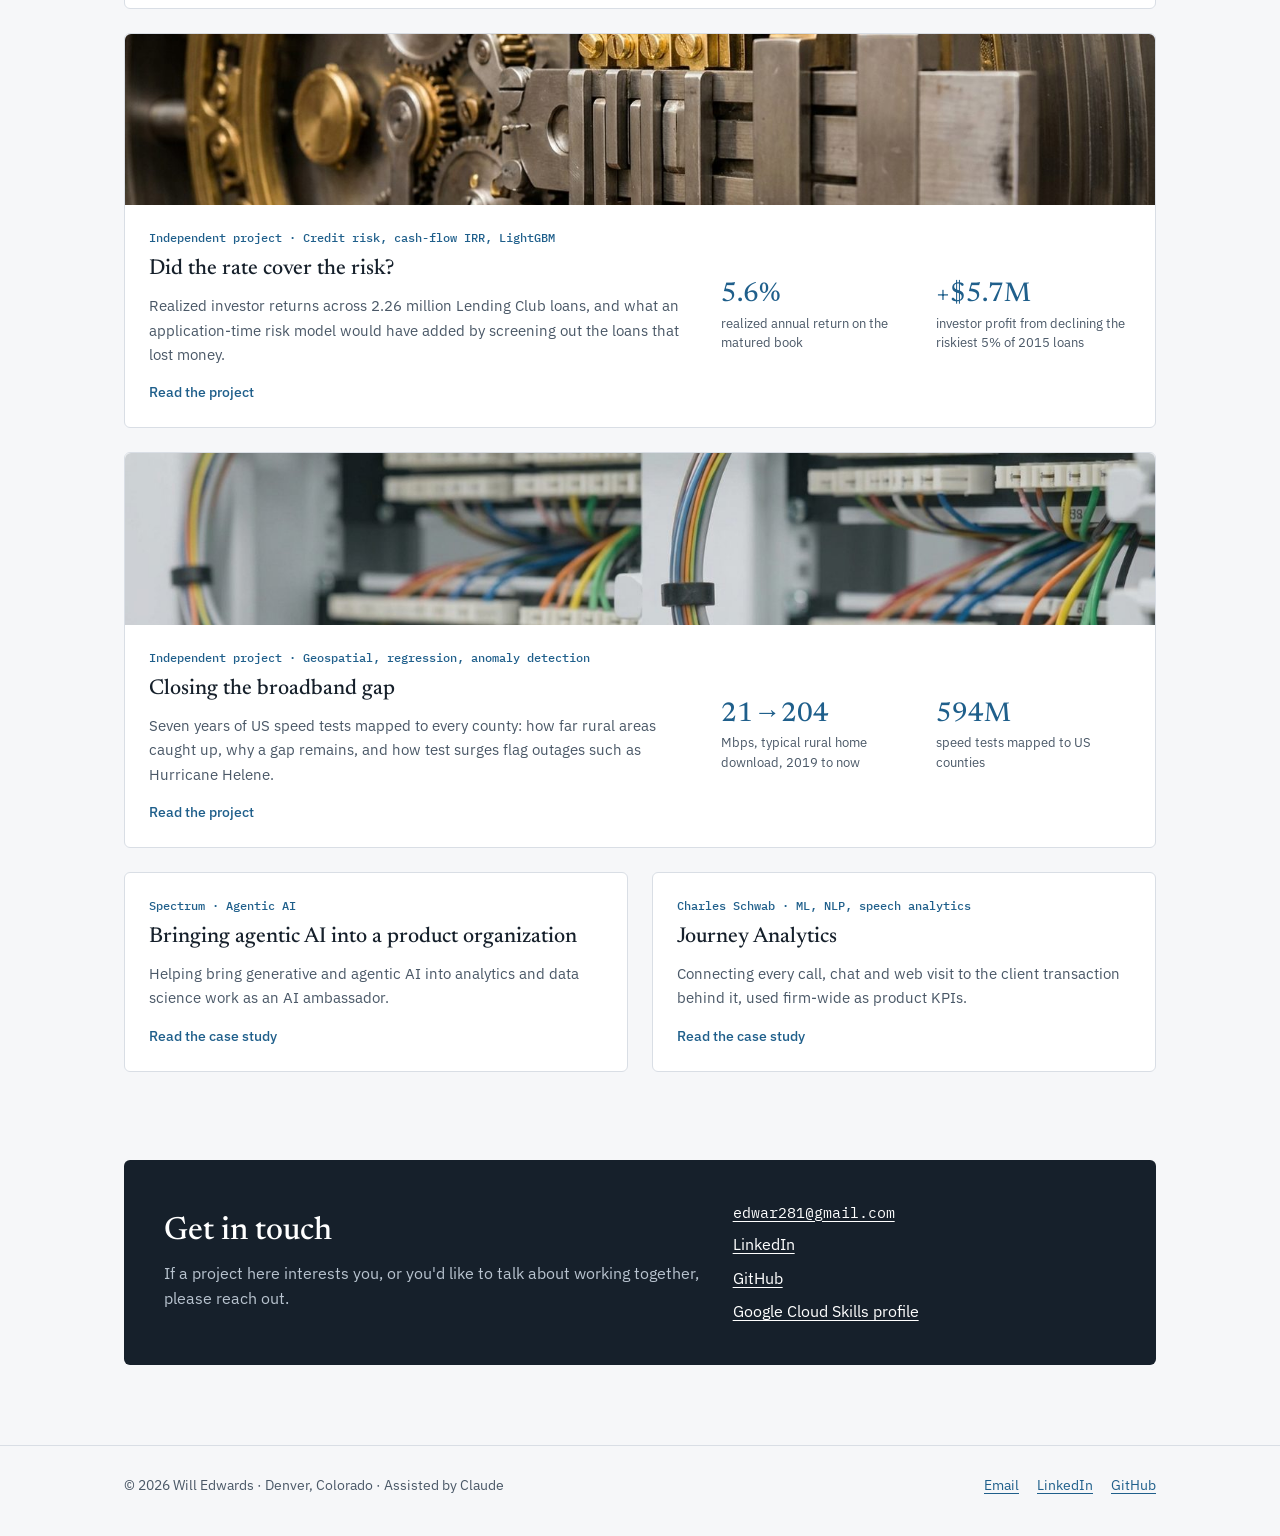
==== commit 9ac363d3: "Remove director title from hero section Removed the small tag with the director title." ====
--- a/index.html
+++ b/index.html
@@ -34,7 +34,6 @@
   <div>
     <p class="eyebrow">Analytics &middot; Data science &middot; Agentic AI</p>
     <h1>Will Edwards, PhD
-      <small>Director within Connectivity Product at Spectrum Communications</small>
     </h1>
     <p class="lead">I lead analytics and data science teams, but have always remained hands on keyboard alongside them. Lately that means putting agentic AI to work on the reporting and routine tasks that slow teams down.</p>
     <p class="actions">
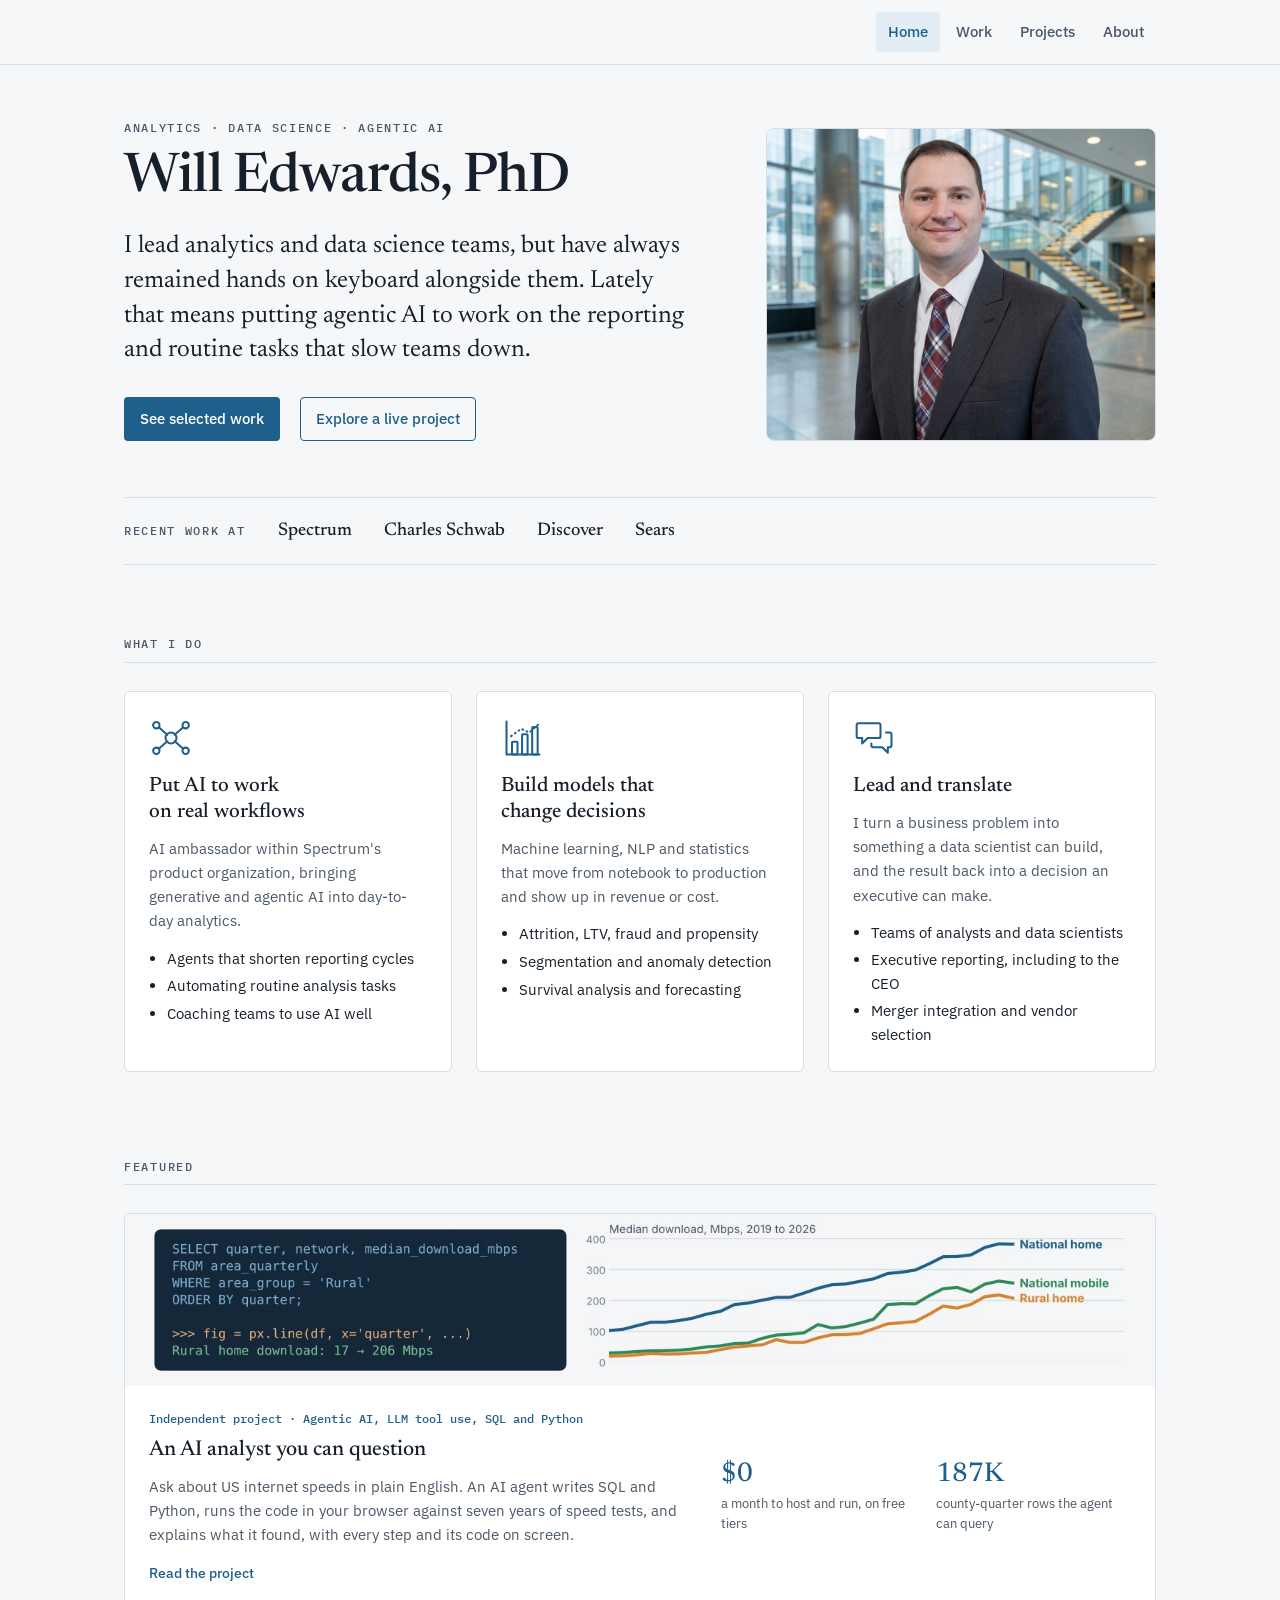
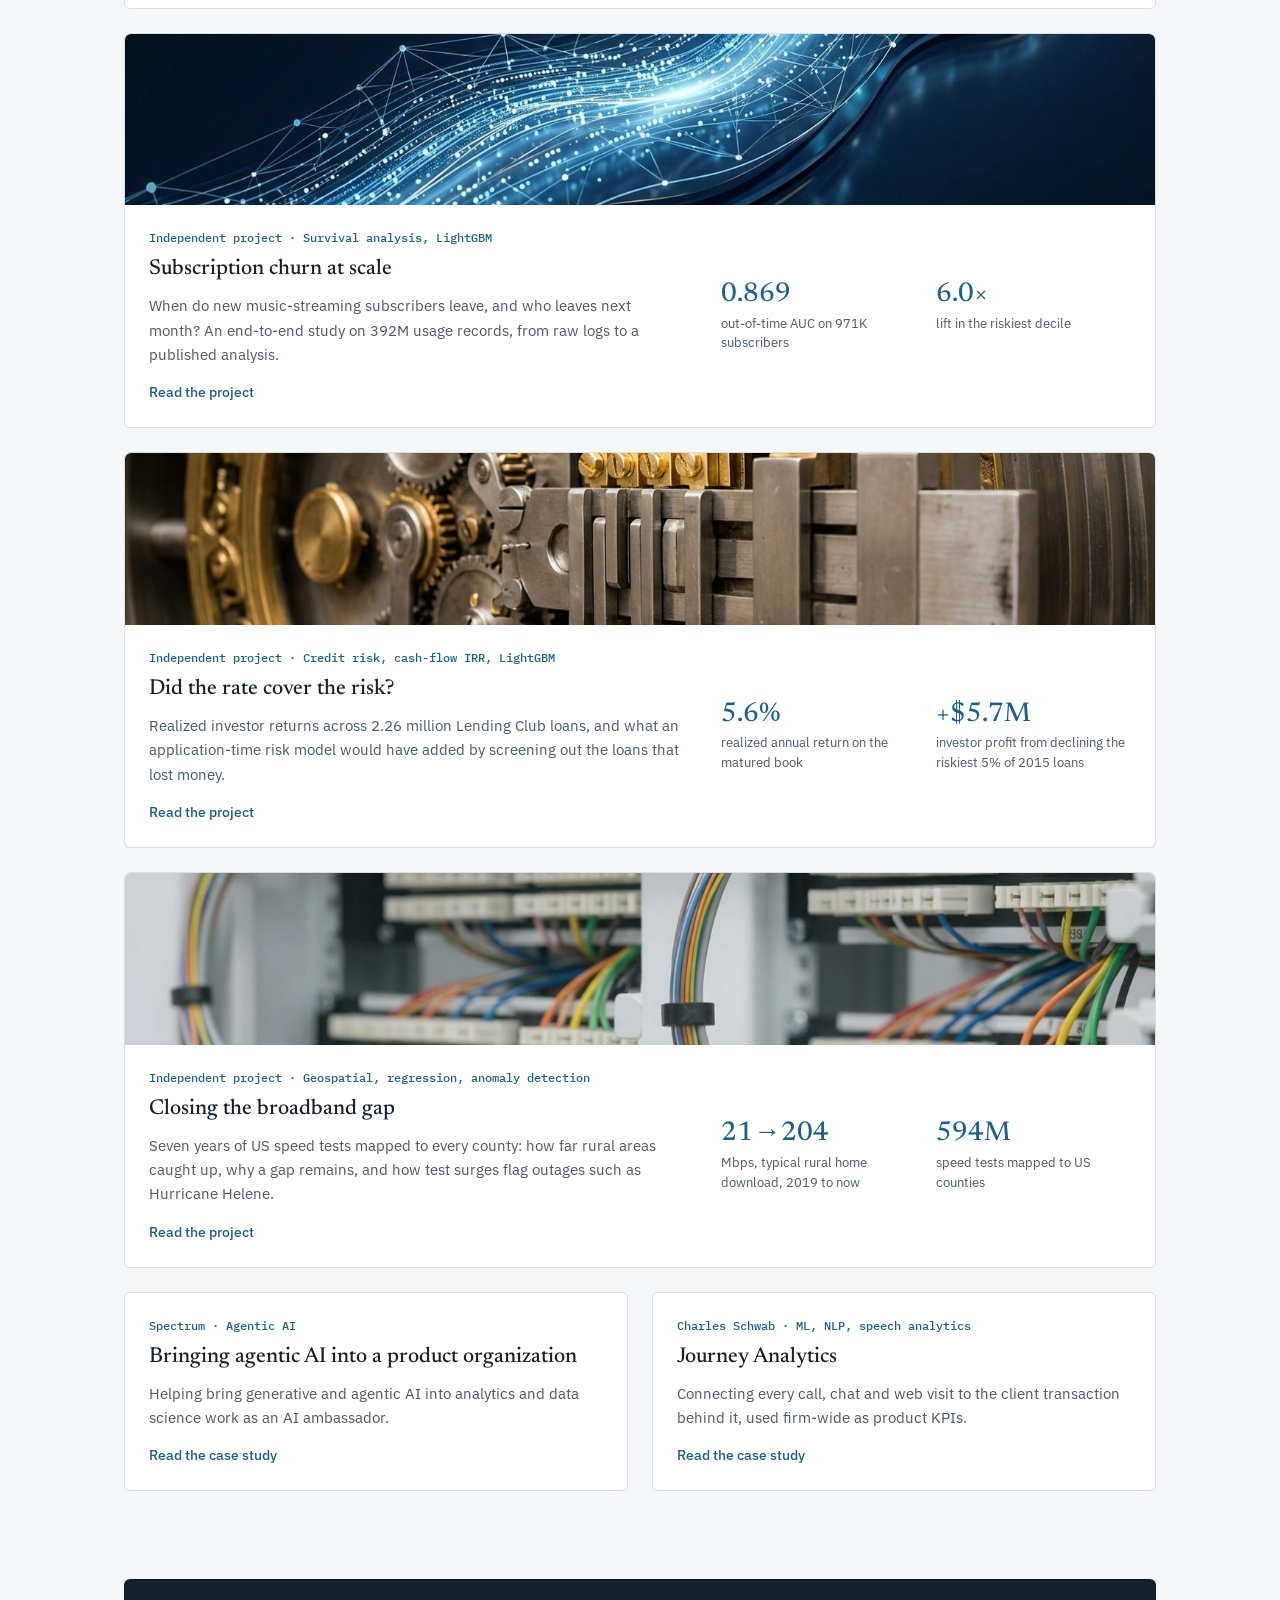
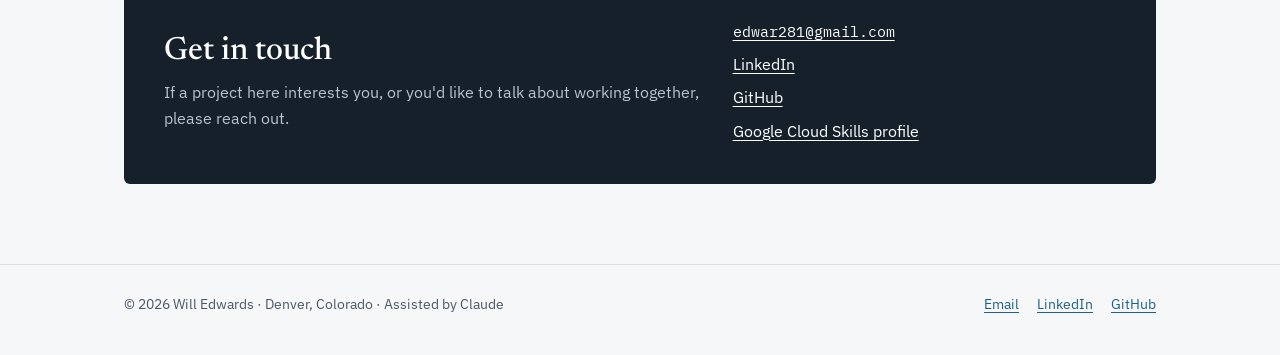
==== commit f5b03b67: "Add Broadband Analyst cards to the home and projects pages Co-Authored-By: Claude Opus 5.5 <noreply@" ====
--- a/index.html
+++ b/index.html
@@ -76,6 +76,19 @@
 <section aria-labelledby="featured-title">
   <h2 class="section-title" id="featured-title">Featured</h2>
   <div class="cards">
+    <a class="card feature" href="projects.html#ai-analyst">
+      <img class="card-img" src="assets/proj-analyst.jpg" width="1400" height="280" alt="">
+      <div class="body">
+        <span class="meta">Independent project &middot; Agentic AI, LLM tool use, SQL and Python</span>
+        <h3>An AI analyst you can question</h3>
+        <p>Ask about US internet speeds in plain English. An AI agent writes SQL and Python, runs the code in your browser against seven years of speed tests, and explains what it found, with every step and its code on screen.</p>
+        <span class="more">Read the project</span>
+      </div>
+      <dl class="kpis" style="grid-template-columns:repeat(2,minmax(0,1fr))">
+        <div><dt>$0</dt><dd>a month to host and run, on free tiers</dd></div>
+        <div><dt>187K</dt><dd>county-quarter rows the agent can query</dd></div>
+      </dl>
+    </a>
     <a class="card feature" href="projects.html#kkbox-churn">
       <img class="card-img" src="assets/proj-kkbox.jpg" width="1400" height="280" alt="">
       <div class="body">
